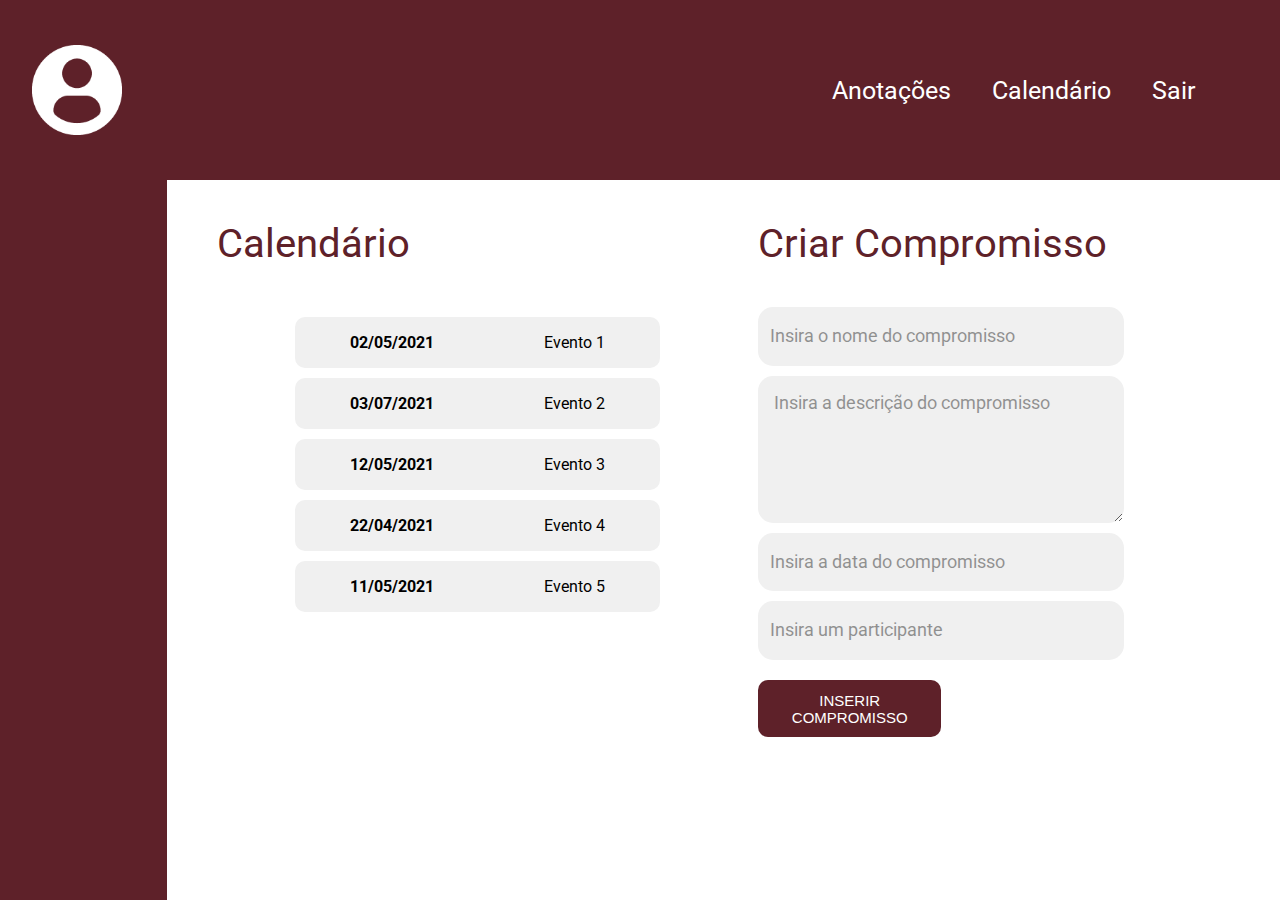
==== pages/calendar/calendar.html @ 2953b5db "Created lateral bar of events and added profile picture" ====
<!DOCTYPE html>
<html lang="en">
<head>
    <meta charset="UTF-8">
    <meta http-equiv="X-UA-Compatible" content="IE=edge">
    <meta name="viewport" content="width=device-width, initial-scale=1.0">
    <title>Calendário</title>
    <link rel="stylesheet" href="styles.css">
    <link href='https://fonts.googleapis.com/css?family=Roboto' rel='stylesheet'>
</head>
<body>
    <header id="header-dashboard">
        <div style="width: 12%; height: 100%; justify-content: center; display: flex; align-items: center;">
            <img src="../../img/user-white.png" width="90px" height="90px">
        </div>
        <div id="menu">
            <a class="link-menu" href="../dashboard/dashboard.html">Anotações</a>
            <a class="link-menu" href="../calendar/calendar.html">Calendário</a>
            <a class="link-menu" href="../login/login.html">Sair</a>
        </div>
    </header>

    <div id="content-body">
        <div id="lateralbar">

        </div>
    
        <div id="notes-container">
            <div class="calendar-bar" style="margin-left: 50px; margin-right: 20px;">
                <p class="title-calendar-bar">Calendário</p>
                <div id="event-list" style="display: flex; align-items: center; flex-direction: column;">
                    <!--
                        <div class="event-label">
                            <p><b>12/07/2021</b></p>
                            <p>Evento 1</p>
                        </div>
                    !-->
                </div>
            </div>

            <div class="calendar-bar">
                <p class="title-calendar-bar">Criar Compromisso</p>
                <div id="form">
                    <input type="text" id="title_note" placeholder="Insira o nome do compromisso">
                    <textarea id="text_note" placeholder="Insira a descrição do compromisso"></textarea>
                    <input type="text" id="title_note" placeholder="Insira a data do compromisso">
                    <input type="text" id="title_note" placeholder="Insira um participante">
                    <button id="to-createnote-button">INSERIR COMPROMISSO</button>
                </div>
            </div>
        </div>
    </div>

    <script src="script.js"></script>
</body>
</html>
---- pages/calendar/styles.css ----
/*General Dashboard*/

html, body {
    margin: 0;
    padding: 0;
    height: 100%;
    font-family: Roboto;
}

a {
    text-decoration: none;
    color: inherit;
}

#header-dashboard {
    background-color: #5E2129;
    height: 20%;
    width: 100%;
    display: flex;
    flex-direction: row;
    justify-content:space-between;
    align-items: center;
}

#lateralbar {
    background-color: #5E2129;
    height: 100%;
    width: 15%;
}

#menu {
    font-size: 25px;
    color: white;
    margin-right: 50px;
}

.link-menu {
    margin-right: 35px;
}

#content-body {
    height: 80%;
    width: 100%;
    display: flex;
    flex-direction: row;
}

#notes-container {
    height: 80%;
    width: 100%;
    display: flex;
    justify-content: space-between;
    flex-direction: row;
}

.title-calendar-bar {
    font-size: 40px;
    color: #5E2129;
}

#form {
    display: flex;
    flex-direction: column;
    height: 100%;
    width: 70%;
}

#title_note {
    height: 6%;
    margin-bottom: 10px;
    background-color: #f0f0f0;
    border-radius: 15px;
    border-color: transparent;
    padding: 10px;
    font-size: 18px;
}

#text_note {
    height: 20%;
    border-radius: 15px;
    background-color: #f0f0f0;
    border-color: transparent;
    padding: 15px;
    font-size: 18px;
    margin-bottom: 10px;
    font-family: Roboto;
}

::placeholder { /* Chrome, Firefox, Opera, Safari 10.1+ */
    color: black;
    opacity: 0.4;
    font-size: 18px;
    font-family: Roboto;
}

#to-createnote-button {
    background-color: #5E2129;
    font-size: 15px;
    color: white;
    border-radius: 10px;
    border-color: transparent;
    margin-top: 10px;
    width: 50%;
    height: 10%;
}

.calendar-bar {
    width: 50%;
}

#calendar {
    width: 50%;
}

.event-label {
    display: flex;
    background-color: #f0f0f0;
    flex-direction: row;
    justify-content: space-around;
    border-radius: 10px;
    margin-top: 10px;
    width: 70%;
}
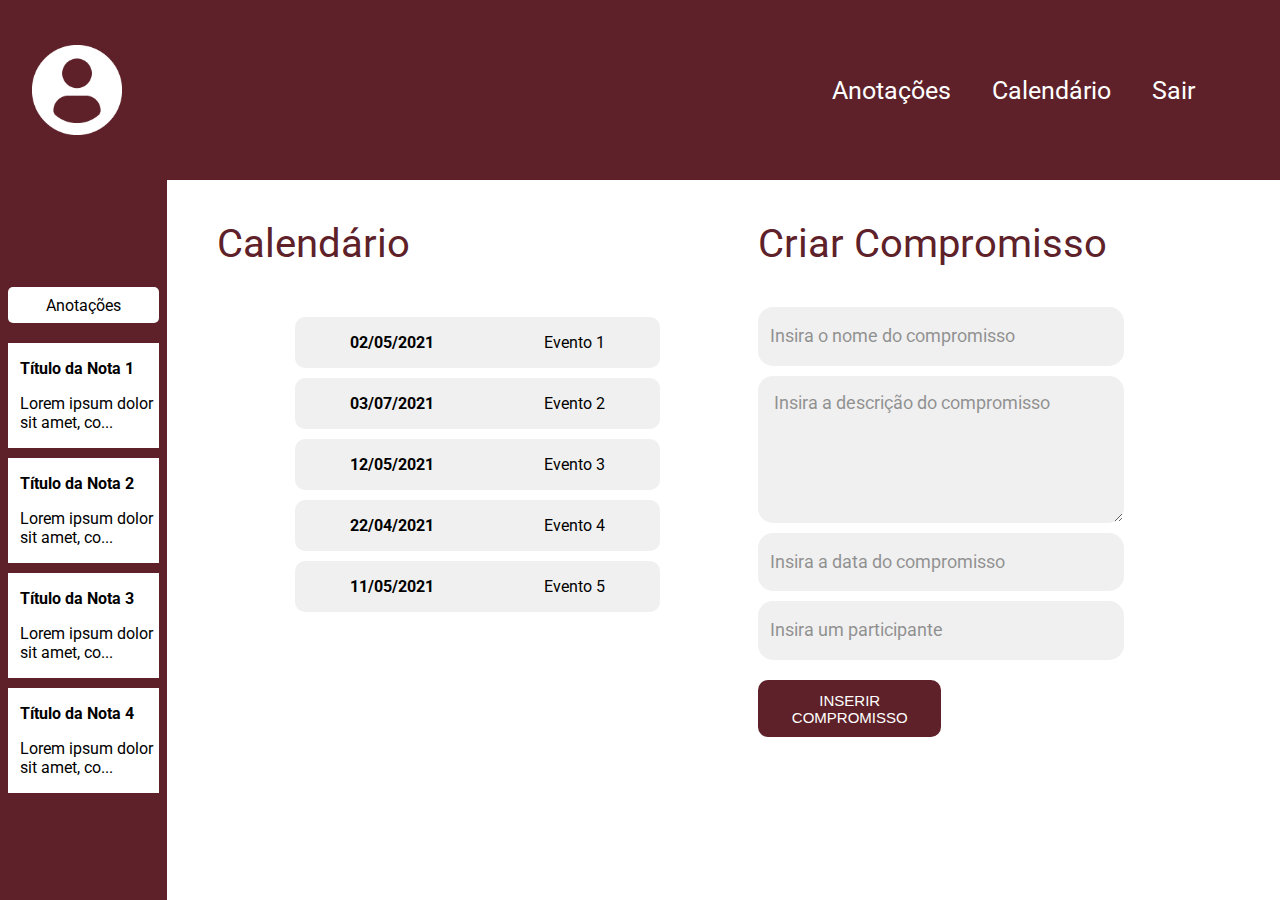
==== commit 1efab1fc: "Added notes lateral bar of calendar screen" ====
--- a/pages/calendar/calendar.html
+++ b/pages/calendar/calendar.html
@@ -22,7 +22,17 @@
 
     <div id="content-body">
         <div id="lateralbar">
-
+            <div id="header-calendar-bar">
+                <p>Anotações</p>
+            </div>
+            <div class="event-calendar">
+                <!-- 
+                    <div class="box-event-lateral-bar">
+                        <p><b>Evento 1</b></p>
+                        <p>12/07/2021</p>
+                    </div> 
+                -->
+            </div>
         </div>
     
         <div id="notes-container">
--- a/pages/calendar/styles.css
+++ b/pages/calendar/styles.css
@@ -120,4 +120,34 @@
     border-radius: 10px;
     margin-top: 10px;
     width: 70%;
+}
+
+
+#header-calendar-bar {
+    background-color: white;
+    width: 90%;
+    height: 5%;
+    display: flex;
+    justify-content: center;
+    align-items: center;
+    border-radius: 5px;
+}
+
+#lateralbar {
+    align-items: center;
+    justify-content: center;
+    flex-direction: column;
+    display: flex;
+    overflow: auto; 
+    height: 100%;
+}
+
+.event-calendar {
+    background-color: white;
+    width: 90%;
+    margin-top: 10px;
+}
+
+.box-event-lateral-bar {
+    padding-left: 12px;
 }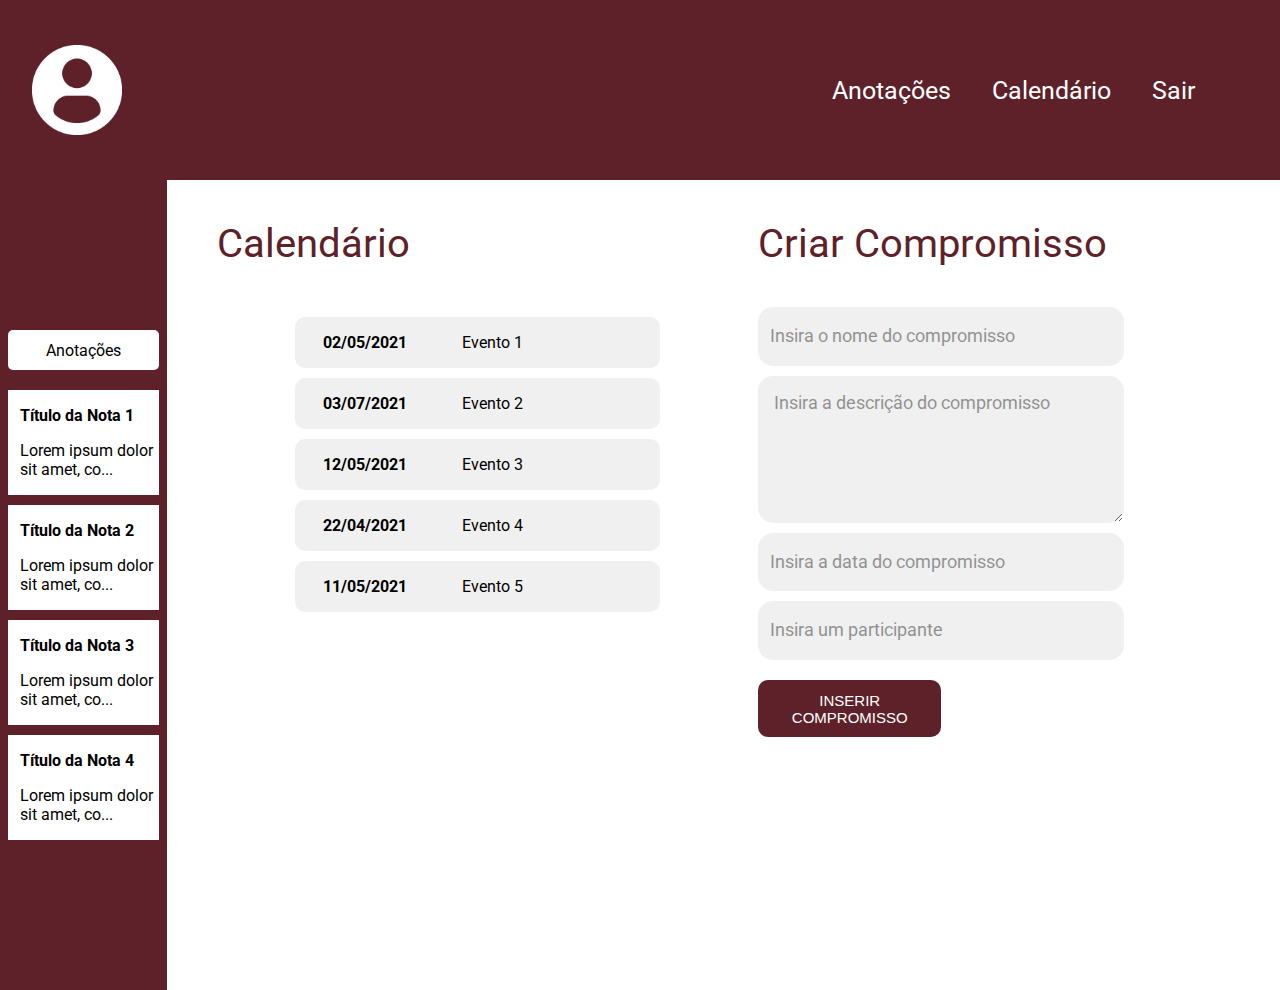
==== commit 0aac349f: "Created dropdown component" ====
--- a/pages/calendar/calendar.html
+++ b/pages/calendar/calendar.html
@@ -4,9 +4,10 @@
     <meta charset="UTF-8">
     <meta http-equiv="X-UA-Compatible" content="IE=edge">
     <meta name="viewport" content="width=device-width, initial-scale=1.0">
-    <title>Calendário</title>
+    <title>Calendário | SempreNotas</title>
     <link rel="stylesheet" href="styles.css">
     <link href='https://fonts.googleapis.com/css?family=Roboto' rel='stylesheet'>
+    <link rel="icon" href="../../img/icon.png">
 </head>
 <body>
     <header id="header-dashboard">
--- a/pages/calendar/styles.css
+++ b/pages/calendar/styles.css
@@ -115,13 +115,12 @@
 .event-label {
     display: flex;
     background-color: #f0f0f0;
-    flex-direction: row;
-    justify-content: space-around;
+    flex-direction: column;
+    justify-content: center;
     border-radius: 10px;
     margin-top: 10px;
-    width: 70%;
+    width: 70%;   
 }
-
 
 #header-calendar-bar {
     background-color: white;
@@ -139,7 +138,7 @@
     flex-direction: column;
     display: flex;
     overflow: auto; 
-    height: 100%;
+    min-height: 90vh;
 }
 
 .event-calendar {
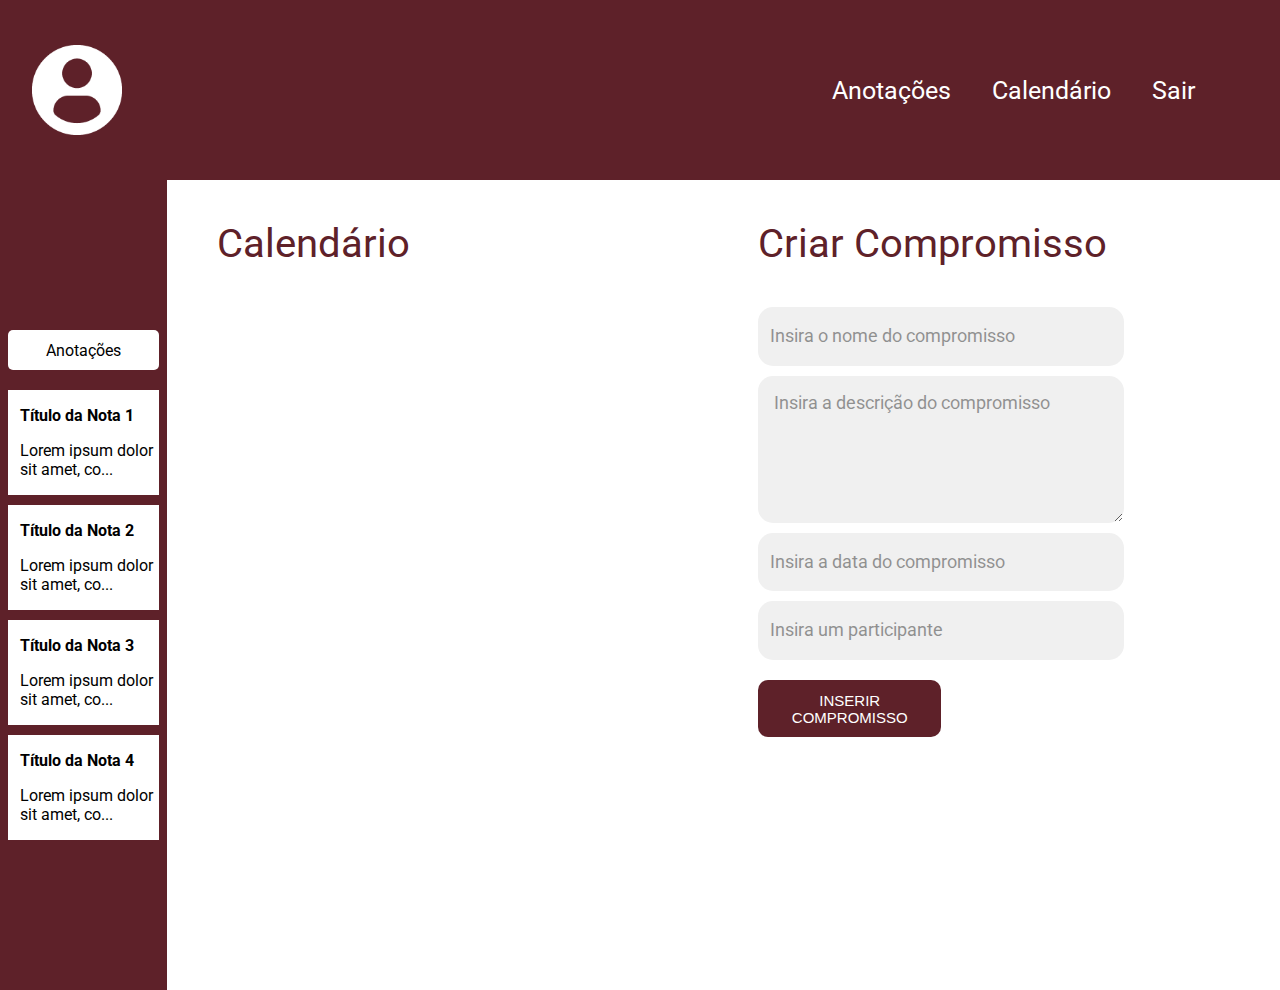
==== commit e22625f4: "Recebendo dados dos eventos" ====
--- a/pages/calendar/calendar.html
+++ b/pages/calendar/calendar.html
@@ -17,7 +17,7 @@
         <div id="menu">
             <a class="link-menu" href="../dashboard/dashboard.html">Anotações</a>
             <a class="link-menu" href="../calendar/calendar.html">Calendário</a>
-            <a class="link-menu" href="../login/login.html">Sair</a>
+            <a id="logout-button" class="link-menu" href="../login/login.html">Sair</a>
         </div>
     </header>
 
@@ -52,10 +52,10 @@
             <div class="calendar-bar">
                 <p class="title-calendar-bar">Criar Compromisso</p>
                 <div id="form">
-                    <input type="text" id="title_note" placeholder="Insira o nome do compromisso">
-                    <textarea id="text_note" placeholder="Insira a descrição do compromisso"></textarea>
-                    <input type="text" id="title_note" placeholder="Insira a data do compromisso">
-                    <input type="text" id="title_note" placeholder="Insira um participante">
+                    <input type="text" id="title_event" class="input-event" placeholder="Insira o nome do compromisso">
+                    <textarea id="text_event" placeholder="Insira a descrição do compromisso"></textarea>
+                    <input type="text" id="date_event" class="input-event" placeholder="Insira a data do compromisso">
+                    <input type="text" id="title_note" class="input-event" placeholder="Insira um participante">
                     <button id="to-createnote-button">INSERIR COMPROMISSO</button>
                 </div>
             </div>
--- a/pages/calendar/styles.css
+++ b/pages/calendar/styles.css
@@ -65,7 +65,7 @@
     width: 70%;
 }
 
-#title_note {
+.input-event {
     height: 6%;
     margin-bottom: 10px;
     background-color: #f0f0f0;
@@ -75,7 +75,7 @@
     font-size: 18px;
 }
 
-#text_note {
+#text_event {
     height: 20%;
     border-radius: 15px;
     background-color: #f0f0f0;
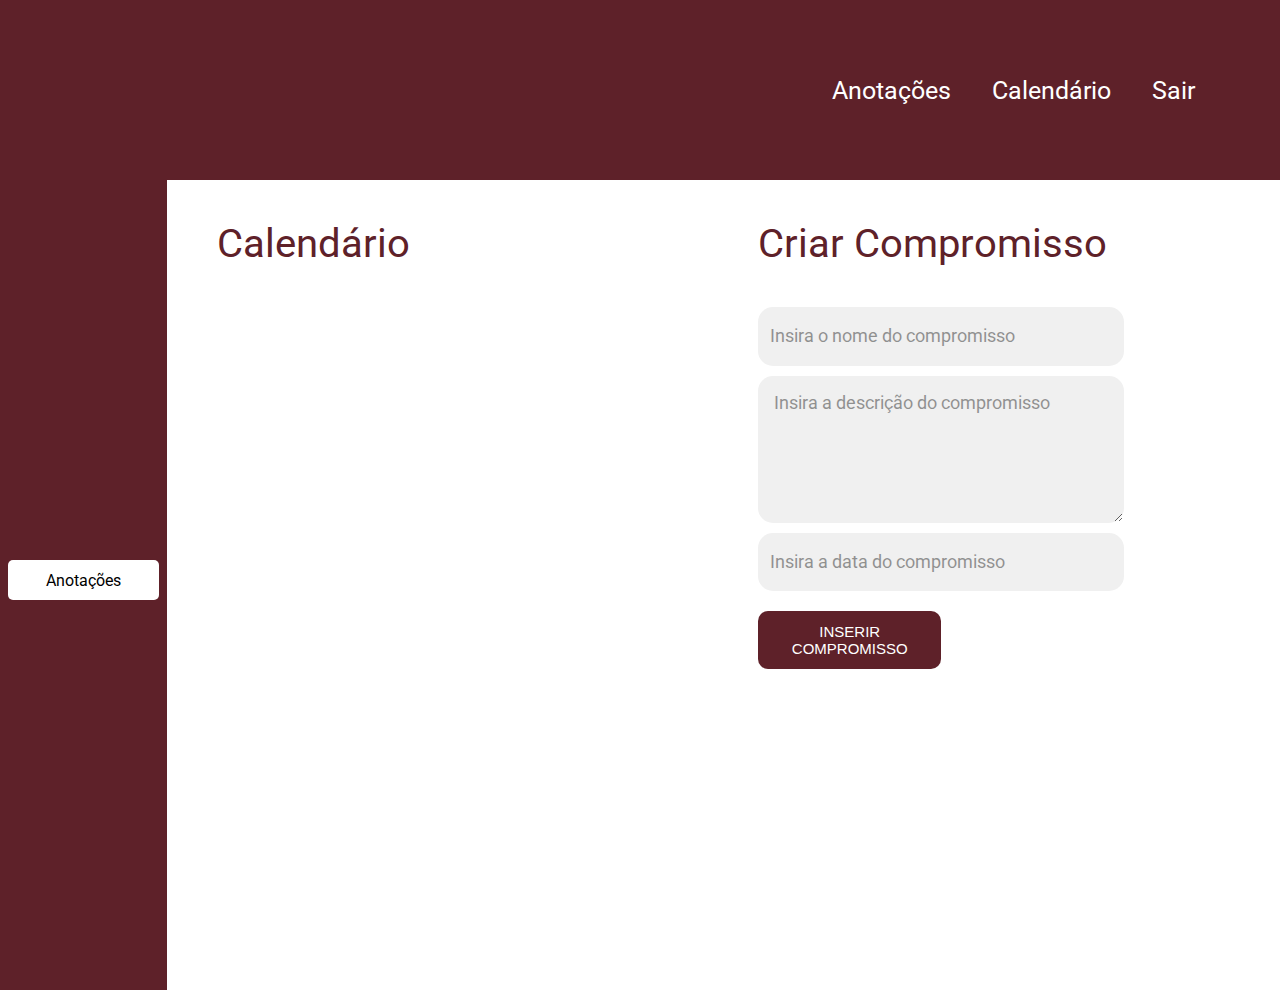
==== commit 95b74a2e: "Ajustes finais" ====
--- a/pages/calendar/calendar.html
+++ b/pages/calendar/calendar.html
@@ -12,7 +12,6 @@
 <body>
     <header id="header-dashboard">
         <div style="width: 12%; height: 100%; justify-content: center; display: flex; align-items: center;">
-            <img src="../../img/user-white.png" width="90px" height="90px">
         </div>
         <div id="menu">
             <a class="link-menu" href="../dashboard/dashboard.html">Anotações</a>
@@ -55,7 +54,6 @@
                     <input type="text" id="title_event" class="input-event" placeholder="Insira o nome do compromisso">
                     <textarea id="text_event" placeholder="Insira a descrição do compromisso"></textarea>
                     <input type="text" id="date_event" class="input-event" placeholder="Insira a data do compromisso">
-                    <input type="text" id="title_note" class="input-event" placeholder="Insira um participante">
                     <button id="to-createnote-button">INSERIR COMPROMISSO</button>
                 </div>
             </div>
